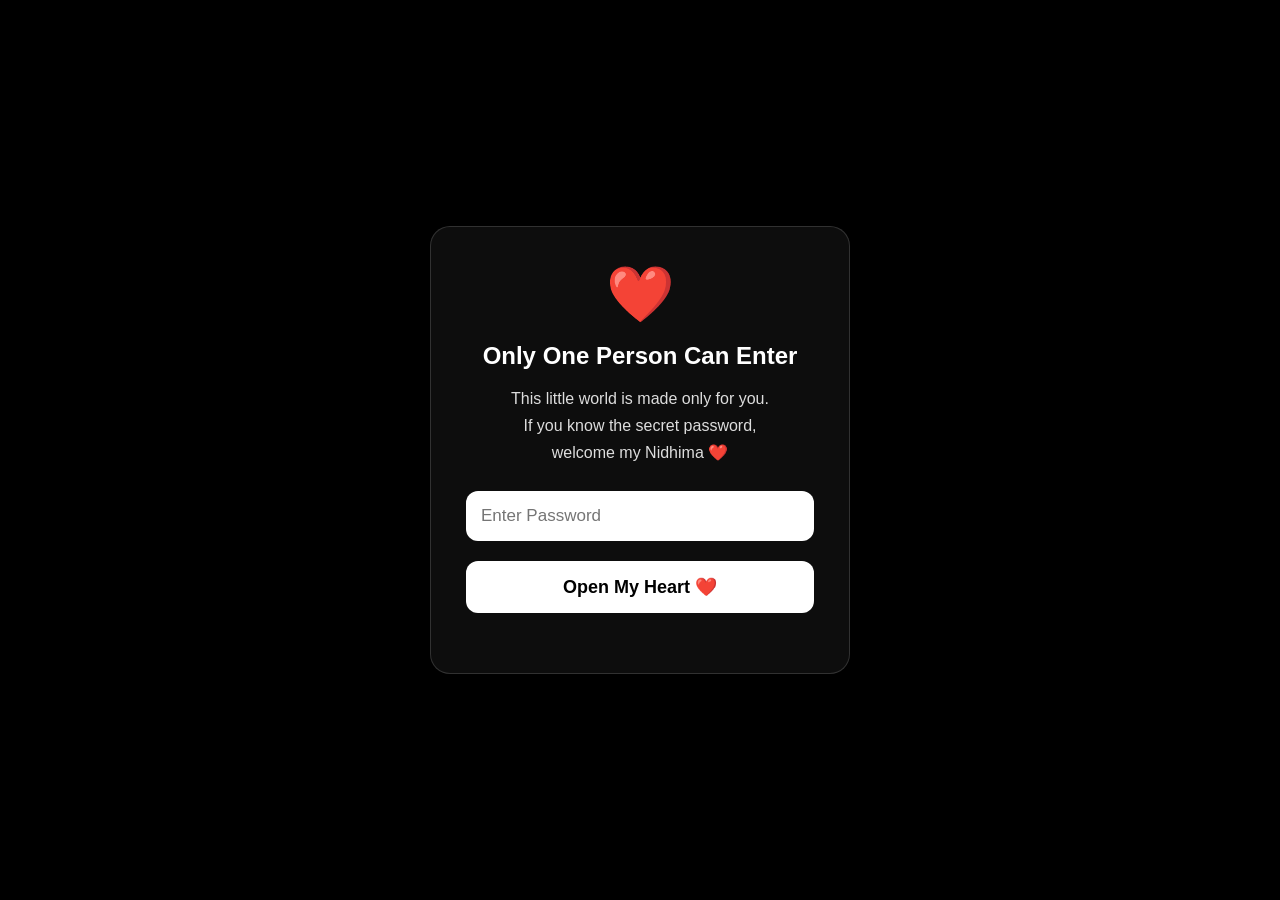
==== index.html @ 18329880 "Initial commit" ====
<!DOCTYPE html>
<html lang="en">
<head>
<meta charset="UTF-8">
<meta name="viewport" content="width=device-width, initial-scale=1.0">
<title>Only For My Nidhima ❤️</title>

<link rel="stylesheet" href="password.css">
</head>

<body>

<div class="container">

    <h1>❤️</h1>

    <h2>Only One Person Can Enter</h2>

    <p>
        This little world is made only for you.<br>
        If you know the secret password,<br>
        welcome my Nidhima ❤️
    </p>

    <input
        type="password"
        id="password"
        placeholder="Enter Password">

    <button onclick="checkPassword()">
        Open My Heart ❤️
    </button>

    <p id="wrong"></p>

</div>

<script src="password.js"></script>

</body>
</html>
---- password.css ----
*{
margin:0;
padding:0;
box-sizing:border-box;
font-family:Arial, sans-serif;
}

body{

height:100vh;

display:flex;
justify-content:center;
align-items:center;

background:#000;
color:white;

}

.container{

width:90%;
max-width:420px;

text-align:center;

padding:35px;

border:1px solid rgba(255,255,255,.15);

border-radius:20px;

background:rgba(255,255,255,.05);

backdrop-filter:blur(8px);

}

h1{

font-size:55px;
margin-bottom:15px;

}

h2{

margin-bottom:15px;

}

p{

line-height:1.7;

margin-bottom:25px;

color:#ddd;

}

input{

width:100%;

padding:15px;

border:none;

outline:none;

border-radius:12px;

font-size:17px;

margin-bottom:20px;

}

button{

width:100%;

padding:15px;

border:none;

border-radius:12px;

font-size:18px;

cursor:pointer;

background:white;

color:black;

font-weight:bold;

transition:.3s;

}

button:hover{

transform:scale(1.03);

}

#wrong{

margin-top:20px;

color:#ff5555;

font-weight:bold;

}
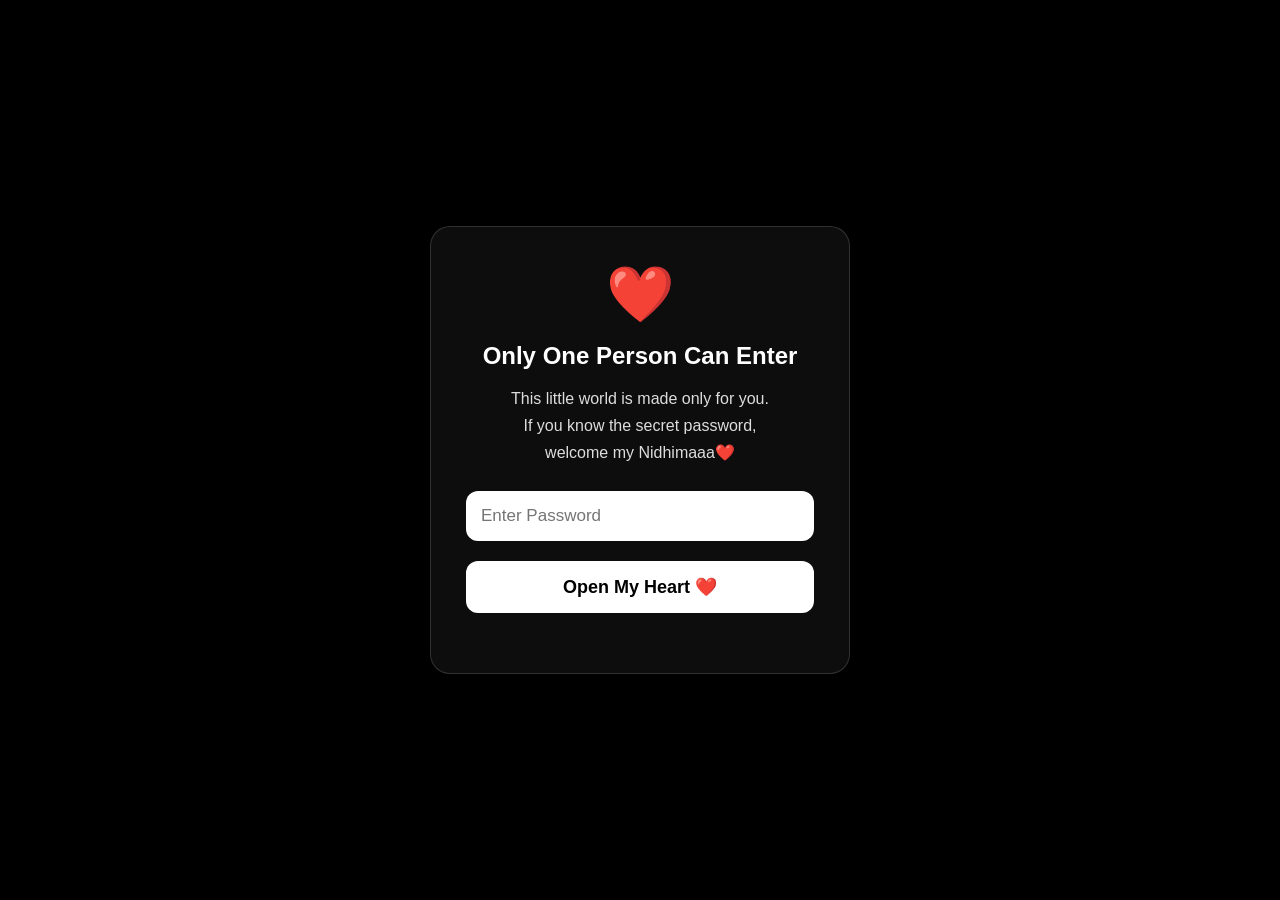
==== commit 265ba810: "Modify HTML content for personalization Updated title and welcome message for personalization." ====
--- a/index.html
+++ b/index.html
@@ -3,7 +3,7 @@
 <head>
 <meta charset="UTF-8">
 <meta name="viewport" content="width=device-width, initial-scale=1.0">
-<title>Only For My Nidhima ❤️</title>
+<title>Only For My Nidhimaaa ❤️</title>
 
 <link rel="stylesheet" href="password.css">
 </head>
@@ -19,7 +19,7 @@
     <p>
         This little world is made only for you.<br>
         If you know the secret password,<br>
-        welcome my Nidhima ❤️
+        welcome my Nidhimaaa❤️
     </p>
 
     <input
@@ -38,4 +38,4 @@
 <script src="password.js"></script>
 
 </body>
-</html>+</html>
